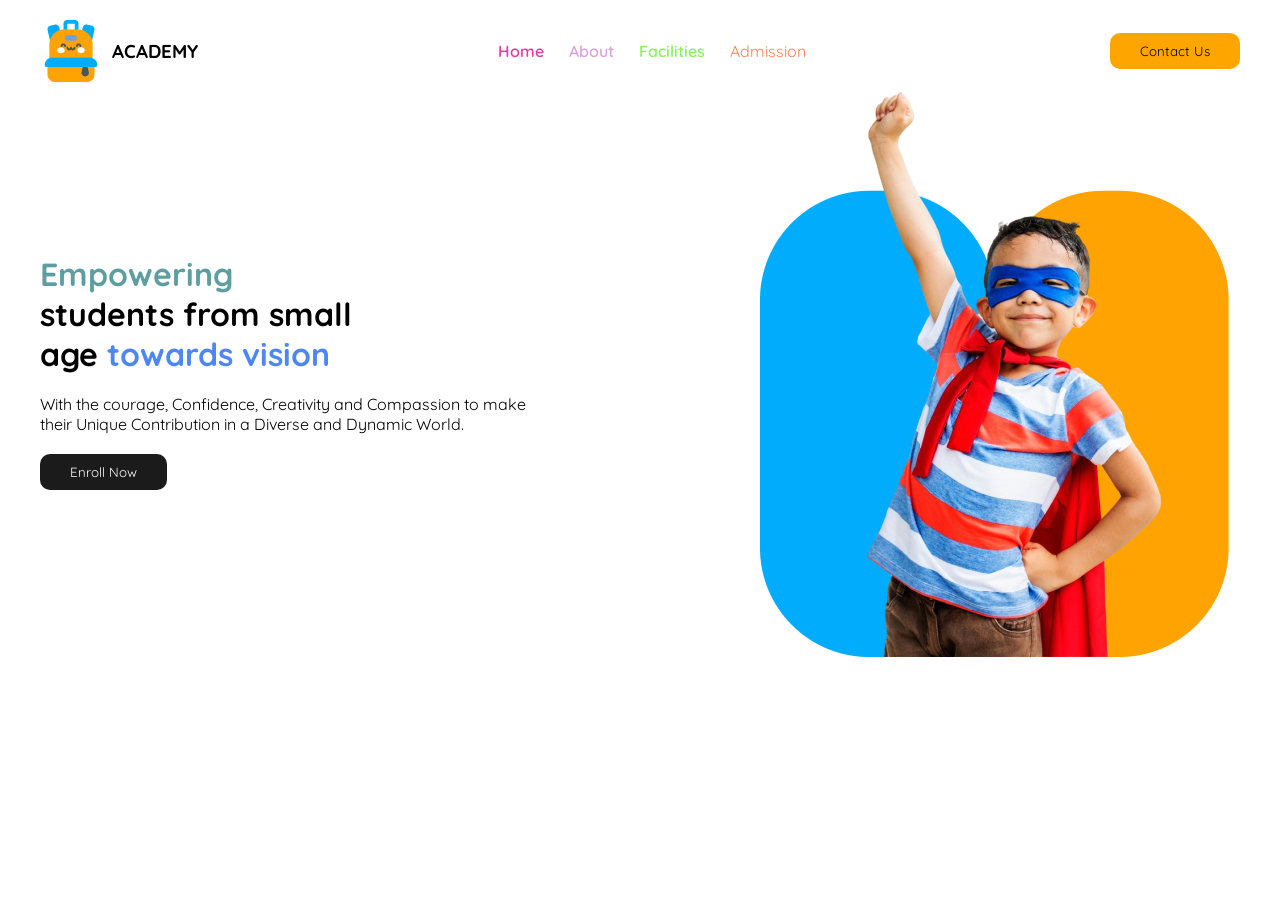
==== index.html @ 8cf1ec1c "kid school 10.5%" ====
<!DOCTYPE html>
<html lang="en">
<head>
    <meta charset="UTF-8">
    <meta name="viewport" content="width=device-width, initial-scale=1.0">
    <title>Kid's School</title>
    <link rel="stylesheet" href="style.css">
    <script type="module" src="https://unpkg.com/ionicons@7.1.0/dist/ionicons/ionicons.esm.js"></script>
    <script nomodule src="https://unpkg.com/ionicons@7.1.0/dist/ionicons/ionicons.js"></script>
</head>
<body>
    <div>
        <header class="header-area">

            <!-- Nav Section -->

            <nav class="navbar display-flex"  >
                <div class="nav-1 nav-left">
                    <img src="assets/logo.png" alt="">
                    <h3 class="">ACADEMY</h3>
                </div>

                <div class="nav nav-right">
                    <div class="menu-display-none">
                        <img width="50" height="50" src="https://img.icons8.com/ios/50/menu--v1.png" alt="menu--v1"/>
                    </div>
                    <div class="inner-flex display-flex">
                        <div class="nav-2">
                            <ul class="all-ul">
                                <li class="color1 text-decoration">Home</li>
                                <li class="color2 text-decoration">About</li>
                                <li class="color3 text-decoration">Facilities</li>
                                <li class="color4 text-decoration">Admission</li>
                            </ul>
                        </div>
                        <div class="nav-3"> 
                            <button class="button1">Contact Us</button>
                        </div>
                    </div>
                </div>
            </nav>
         <div class="hr-line-display-none"  id="hr-line-display-none"></div>

            <!-- Banner Section -->

            <div class="banner">
                <div class="banner-display-flex">
                       <div class="banner-heading">
                          <div class="width-h1">
                            <h1> <span class="empower">Empowering </span> <br> students from small<br>age <span  class="vision">towards vision</span></h1> <br>
                          </div>

                              <p>With the courage, Confidence, Creativity and Compassion to make their Unique Contribution in a Diverse and Dynamic World.</p><br>
                              <button class="button2">Enroll Now</button>
                       </div>
                       <div class="banner-img">
                              <img class="banner-img-size" src="assets/hero-kids.png" alt="">
                       </div>
                </div>
            </div>

        </header>

    </div>


    
</body>
</html>
---- style.css ----
@import url('https://fonts.googleapis.com/css2?family=Quicksand:wght@300..700&display=swap');

*{
    font-family: "Quicksand", serif;
    padding: 0;
    margin: 0;
}

/* Shared Style */

.menu-display-none, #hr-line-display-none{
    display: none;

}
.hr-line-display-none{
    margin-top: 10px;
    border: 1px solid rgb(238, 145, 145);
}


/* .menu-display-none{
    display: none;
} */

.display-none1{

}

.display-flex{
    display: flex;
    justify-content: space-between;
    align-items: center;
}

.text-decoration{
    text-decoration: none;

}

/* Header Area */

.header-area{
    /* max-width: 1200px; */
    /* margin: auto; */
    padding-top: 20px;
}
.navbar{
    margin: auto;
    max-width: 1200px;
    text-align: center;
    


}
.nav-1{
    

}

.nav-left{
    width: 25%;
    display: flex;
    gap: 10px;
    align-items: center;

}
.nav {

}

.nav-right{
    width: 70%;


}
.all-ul{
   
    list-style: none;
    display: flex;
    gap: 25px;
    justify-content: center;
    
}

.nav-2{
    width: 60%;
  
}

.nav-3{
    width: 40%;
    text-align: right;

}


.color1{
    color: rgb(235, 56, 160);
    font-weight: 600;


}

.color2{
    color: plum;
    font-weight: 600;

    
}

.color3{
    color: rgb(132, 245, 87);
    font-weight: 600;

    
}
.color4{
    color:coral;

    
}

.button1{
    padding: 10px 30px;
    background-color: orange;
    border-radius: 10px;
    border: none;

}
.button1:hover{
    background-color: aquamarine;
    transform: rotate(10deg);


}

/* Banner Section  */

.banner{
    margin: auto;
    max-width: 1200px;
    /* padding-top: 130px; */
}
.banner-display-flex{
    display: flex;
    justify-content: space-between;
    align-items: center;


} 
.banner-heading{
    /* max-width: 600px; */
    width: 43%;


}
.width-h1{
    /* max-width: 360px; */
}
.empower{
    color: cadetblue;

}
.vision{
    color: rgb(76, 135, 245);


}


.button2{
    padding: 10px 30px;
    background-color: rgb(27, 27, 27);
    color: white;
    border: none;
    border-radius: 10px;
}
.button2:hover{
    translate: 20px;

}

.banner-img{
    width: 40%;
    
    

}






@media screen and (max-width:576px) {

    .header-area{
        /* width: 100%; */

    }

    .navbar, .banner-heading, .banner-img{
        width: 90%;
        margin: auto;




    }
    .menu-display-none, #hr-line-display-none{
        display: block;
    }
    
    .nav-right{
        text-align: right;
    }


    .inner-flex{
        display: none;
    }


    .banner-display-flex{
        width: 100%;
        flex-direction: column-reverse;
        text-align: center;
        gap: 20px;

    }
    .width-h1{
        
    }
    .banner-heading{
       
    }


    .banner-img-size{
        margin: auto;
        width: 100%;

            
    }
}
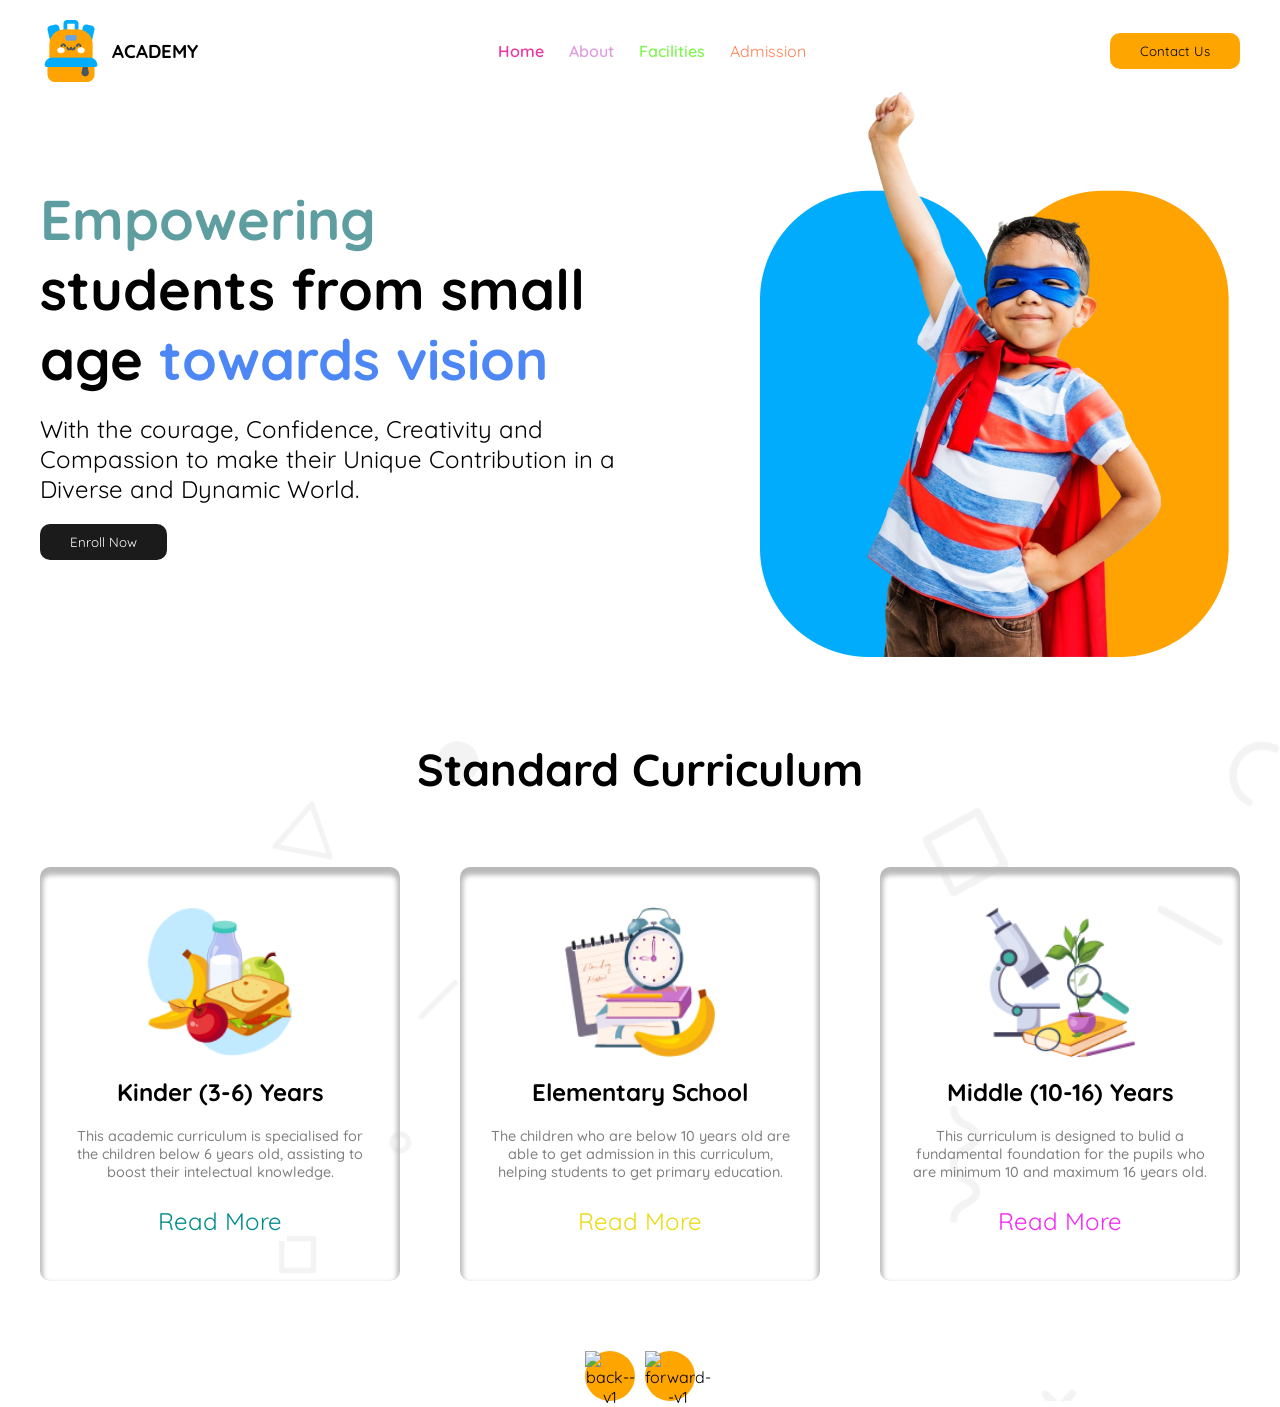
==== commit 7f5f30e6: "kid school" ====
--- a/index.html
+++ b/index.html
@@ -39,6 +39,8 @@
                     </div>
                 </div>
             </nav>
+            <!-- This tag is only intended for a hr line(border) right below the Navbar -->
+
          <div class="hr-line-display-none"  id="hr-line-display-none"></div>
 
             <!-- Banner Section -->
@@ -47,10 +49,10 @@
                 <div class="banner-display-flex">
                        <div class="banner-heading">
                           <div class="width-h1">
-                            <h1> <span class="empower">Empowering </span> <br> students from small<br>age <span  class="vision">towards vision</span></h1> <br>
+                            <h1 class="all-h1"> <span class="empower">Empowering </span> <br> students from small age <span  class="vision">towards vision</span></h1> <br>
                           </div>
 
-                              <p>With the courage, Confidence, Creativity and Compassion to make their Unique Contribution in a Diverse and Dynamic World.</p><br>
+                              <p  class="black">With the courage, Confidence, Creativity and Compassion to make their Unique Contribution in a Diverse and Dynamic World.</p><br>
                               <button class="button2">Enroll Now</button>
                        </div>
                        <div class="banner-img">
@@ -58,8 +60,73 @@
                        </div>
                 </div>
             </div>
+        </header>
 
-        </header>
+      <!-- Main Area styles. It's divided into two parts: Main Area 1 and Main Area 2. -->
+
+      <!-- Main Area 1 -->
+
+        <main class="main-area">
+            <div class="main-area-bg">
+                <div class="main-area1">
+                     <div class="mainA-heading-margin"> 
+                        <h2 class="all-h2">Standard Curriculum</h2>
+                     </div>
+
+
+                     <div class="display-flex">
+                        <div class="box">
+                          <div class="box-items">
+                               <img class="box-img-size" src="assets/kinder.png" alt="Kindergarden">
+                               <h4 class="all-h4">Kinder (3-6) Years</h4>
+                               <p class="black1"> This academic curriculum is specialised for the children below 6 years old, assisting to boost their intelectual knowledge.</p>
+                               <button class="read-more" id="read-more1">Read More</button>
+                          </div>
+
+                         </div>
+                    <div class="box">
+                          <div class="box-items">
+                               <img class="box-img-size" src="assets/elementary.png" alt="Elementary School">
+                               <h4 class="all-h4">Elementary School</h4>
+                               <p class="black1">The children who are below 10 years old are able to get admission in this curriculum, helping students to get primary education. </p>
+                              <button class="read-more" id="read-more2">Read More</button>
+                          </div>
+
+                    </div>
+                    <div class="box">
+                          <div class="box-items">
+                               <img class="box-img-size" src="assets/middle.png" alt="Middle Age">
+                               <h4 class="all-h4">Middle (10-16) Years</h4>
+                               <p class="black1">This curriculum is designed to bulid a fundamental foundation for the pupils who are minimum 10 and maximum 16 years old. </p>
+                               <button class="read-more" id="read-more3">Read More</button>
+                          </div>
+                    </div>
+                </div>
+               <div class="arrow-center arrow-display-none">
+                <div class="arrow-display-flex">
+                        <div class="circle">
+                           <img class="arrow-color"  width="50" height="50" src="https://img.icons8.com/ios/50/back--v1.png" alt="back--v1"/>
+                        </div>
+                        <div class="circle">
+                          <img class="arrow-color" width="50" height="50" src="https://img.icons8.com/ios/50/forward--v1.png" alt="forward--v1"/>
+                        </div>
+                </div>
+             </div>
+
+
+            </div>
+            </div>
+
+
+            <!-- Main Area 2 -->
+
+            <div class="main-area1">
+
+            </div>
+
+
+
+        </main>
 
     </div>
 
--- a/style.css
+++ b/style.css
@@ -7,6 +7,35 @@
 }
 
 /* Shared Style */
+.black{
+    font-size: 1.5em;
+    color: black;
+}
+.black1{
+    color: rgba(128, 128, 128, 1);
+    font-size: 0.9em;
+    font-weight: 500;
+
+
+}
+.all-h1{
+    font-size: 3.5em;
+    font-weight: bold;
+
+}
+
+.all-h2{
+    font-size: 2.8em;
+    font-weight: bold;
+    color: black;
+
+}
+.all-h4{
+    font-size: 1.5em;
+    font-weight: bold;
+
+
+}
 
 .menu-display-none, #hr-line-display-none{
     display: none;
@@ -150,12 +179,12 @@
 } 
 .banner-heading{
     /* max-width: 600px; */
-    width: 43%;
+    width: 50%;
 
 
 }
 .width-h1{
-    /* max-width: 360px; */
+    max-width: 577px;
 }
 .empower{
     color: cadetblue;
@@ -182,10 +211,107 @@
 
 .banner-img{
     width: 40%;
-    
-    
-
-}
+}
+
+/* Main Area styles. It's divided into two parts: Main Area 1 and Main Area 2 */
+
+
+/* Main Area 1  */
+
+.main-area-bg{
+    background-image: url(assets/bg.png);
+    background-repeat: no-repeat;
+    background-size: cover;
+
+}
+.arrow-display-flex{
+    max-width: 150px;
+    display: flex;
+    gap: 10px;
+
+}
+.arrow-center{
+    display: flex;
+    justify-content: center;
+    margin-top: 70px;
+}
+.circle{
+    width: 50px;
+    height: 50px;
+    background-color: orange;
+    border-radius: 40px;
+
+
+}
+
+.main-area{
+    margin-top: 80px;
+}
+
+.main-area1{
+    text-align: center;
+    /* margin-top: 70px; */
+    max-width: 1200px;
+    margin: auto;
+    text-align: center;
+
+}
+.mainA-heading-margin{
+    margin-bottom: 70px;
+    
+}
+
+.box{
+    width: 30%;
+    /* border: 1px solid blue; */
+    border-radius: 10px;
+    box-shadow: inset 0px 5px 5px 3px rgb(185, 185, 185);
+
+
+}
+.box-img-size{
+   width: 150px;
+   height: 150px;
+
+}
+.box-items{
+    text-align: center;
+    display: flex;
+    flex-direction: column;
+    align-items: center;
+    gap: 20px;
+    padding: 40px 30px;
+
+}
+.read-more{
+    padding: 5px;
+    border: none;
+    background-color: #ffffff;
+    font-size: 1.5em;
+
+
+}
+#read-more1{
+    color: darkcyan;
+
+}
+
+#read-more2{
+    color: rgb(233, 218, 17);
+    
+}
+#read-more3{
+    color: rgb(243, 41, 243);
+    
+}
+
+
+
+
+
+
+
+/* Main Area 2  */
 
 
 
@@ -194,6 +320,15 @@
 
 @media screen and (max-width:576px) {
 
+
+    /* For Margin */
+    .mainA-heading-margin{
+        margin-bottom: 30px;
+
+    }
+    .main-area{
+        margin-top: 50px;
+    }
     .header-area{
         /* width: 100%; */
 
@@ -209,6 +344,10 @@
     }
     .menu-display-none, #hr-line-display-none{
         display: block;
+        width: 100%;
+    }
+    .arrow-display-none{
+        display: none;
     }
     
     .nav-right{
@@ -228,6 +367,27 @@
         gap: 20px;
 
     }
+    .all-h1{
+        font-size: 2em;
+        font-weight: bold;
+    
+    }
+    .all-h2{
+        font-size: 1.8em;
+  
+    
+    }
+    .all-h4{
+        font-size: 1.1em;
+    }
+
+    .black{
+        font-size: 0.9em;
+        color: black;
+    }
+    /* .black1{
+        font-size: 0.7em;
+    } */
     .width-h1{
         
     }
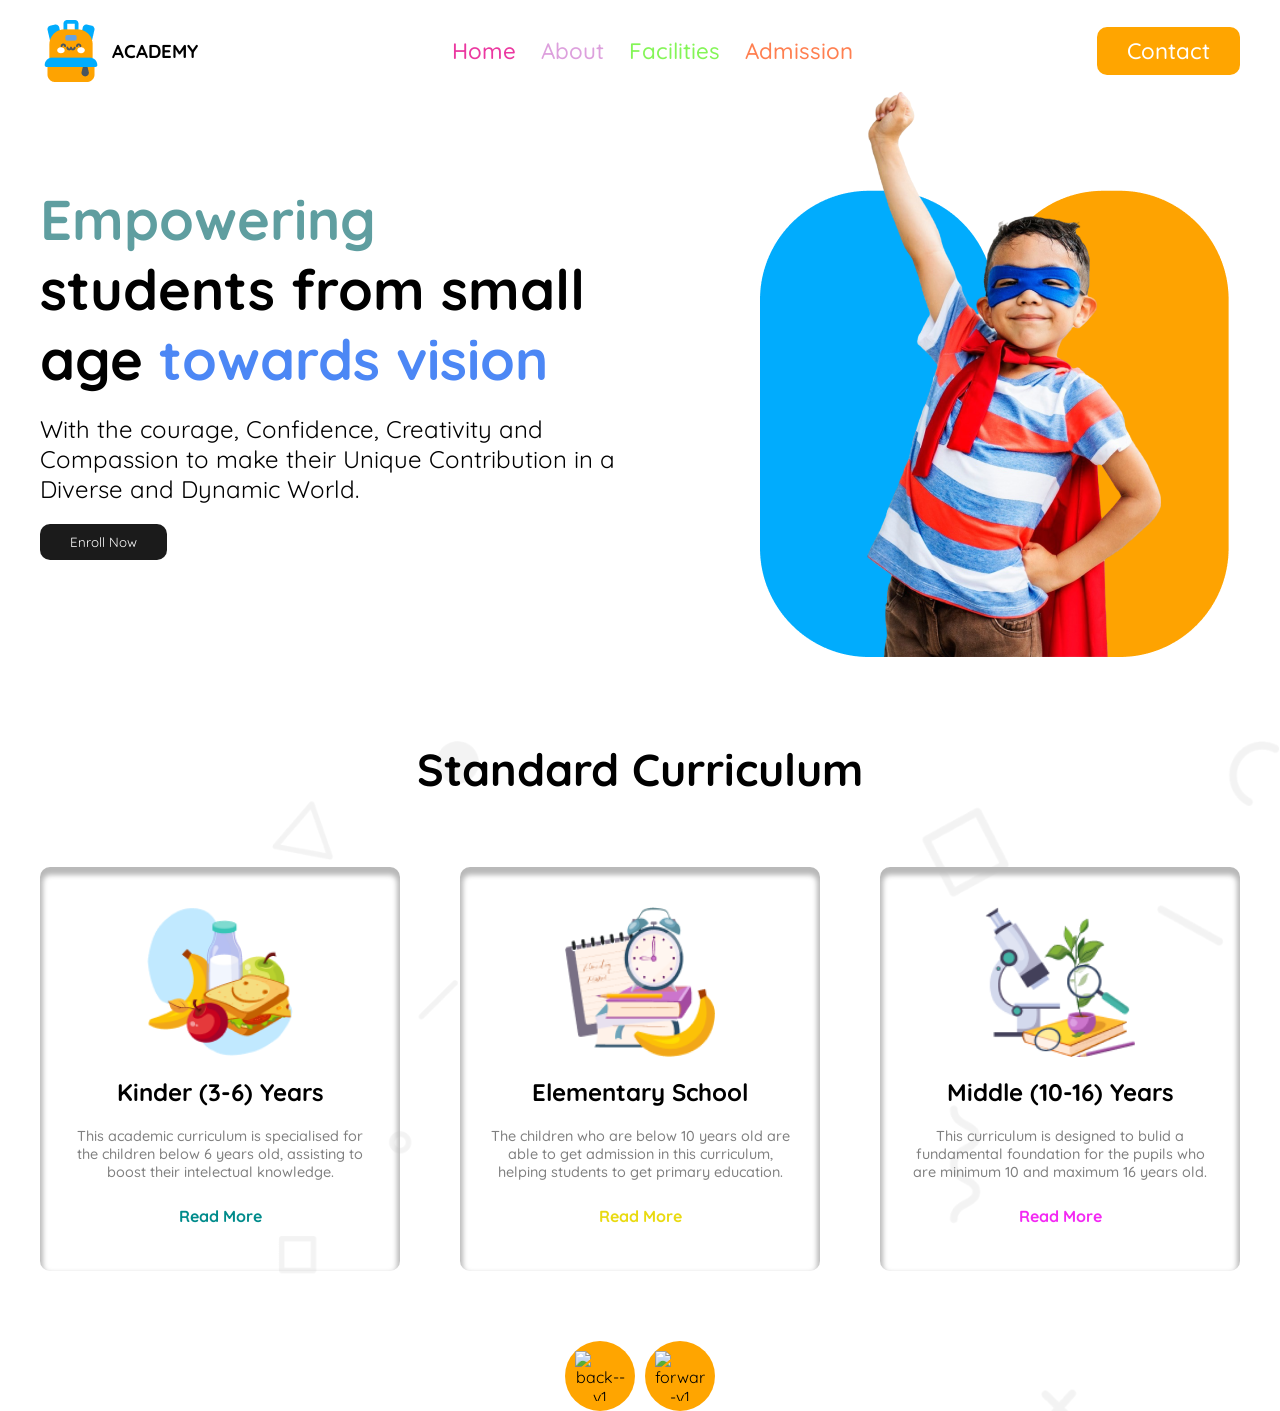
==== commit 6f0d4bf5: "git school 40%" ====
--- a/index.html
+++ b/index.html
@@ -34,7 +34,7 @@
                             </ul>
                         </div>
                         <div class="nav-3"> 
-                            <button class="button1">Contact Us</button>
+                            <button class="button1">Contact</button>
                         </div>
                     </div>
                 </div>
@@ -74,7 +74,7 @@
                      </div>
 
 
-                     <div class="display-flex">
+                     <div class="display-flex box-id ">
                         <div class="box">
                           <div class="box-items">
                                <img class="box-img-size" src="assets/kinder.png" alt="Kindergarden">
@@ -98,7 +98,7 @@
                                <img class="box-img-size" src="assets/middle.png" alt="Middle Age">
                                <h4 class="all-h4">Middle (10-16) Years</h4>
                                <p class="black1">This curriculum is designed to bulid a fundamental foundation for the pupils who are minimum 10 and maximum 16 years old. </p>
-                               <button class="read-more" id="read-more3">Read More</button>
+                               <button class="read-more" id="read-more3"><p>Read More</p></button>
                           </div>
                     </div>
                 </div>
@@ -120,7 +120,8 @@
 
             <!-- Main Area 2 -->
 
-            <div class="main-area1">
+            <div class="main-area-bg">
+                
 
             </div>
 
--- a/style.css
+++ b/style.css
@@ -125,26 +125,33 @@
 
 .color1{
     color: rgb(235, 56, 160);
-    font-weight: 600;
+    font-weight: 500;
+    font-size: 1.4em;
 
 
 }
 
 .color2{
     color: plum;
-    font-weight: 600;
+    font-weight: 500;
+    font-size: 1.4em;
+
 
     
 }
 
 .color3{
     color: rgb(132, 245, 87);
-    font-weight: 600;
+    font-weight: 500;
+    font-size: 1.4em;
+
 
     
 }
 .color4{
     color:coral;
+    font-weight: 500;
+    font-size: 1.4em;
 
     
 }
@@ -154,6 +161,9 @@
     background-color: orange;
     border-radius: 10px;
     border: none;
+    font-size: 1.4em;
+    font-weight: 500;
+    color: #ffffff;
 
 }
 .button1:hover{
@@ -236,10 +246,13 @@
     margin-top: 70px;
 }
 .circle{
-    width: 50px;
-    height: 50px;
+    display: flex;
+    align-items: center;
+    justify-content: center;
+    width: 70px;
+    height: 70px;
     background-color: orange;
-    border-radius: 40px;
+    border-radius: 50px;
 
 
 }
@@ -269,6 +282,9 @@
 
 
 }
+.box-id{
+
+}
 .box-img-size{
    width: 150px;
    height: 150px;
@@ -287,7 +303,8 @@
     padding: 5px;
     border: none;
     background-color: #ffffff;
-    font-size: 1.5em;
+    font-size: 1em;
+    font-weight: 700;
 
 
 }
@@ -385,6 +402,9 @@
         font-size: 0.9em;
         color: black;
     }
+    .read-more{
+        font-size: 0.8em;
+    }
     /* .black1{
         font-size: 0.7em;
     } */
@@ -394,12 +414,19 @@
     .banner-heading{
        
     }
-
-
     .banner-img-size{
         margin: auto;
         width: 100%;
 
             
     }
+    .box-id{
+        flex-direction: column;
+        gap: 15px;
+    }
+    .box{
+        width: 90%;
+        margin: auto;
+       
+    }
 }
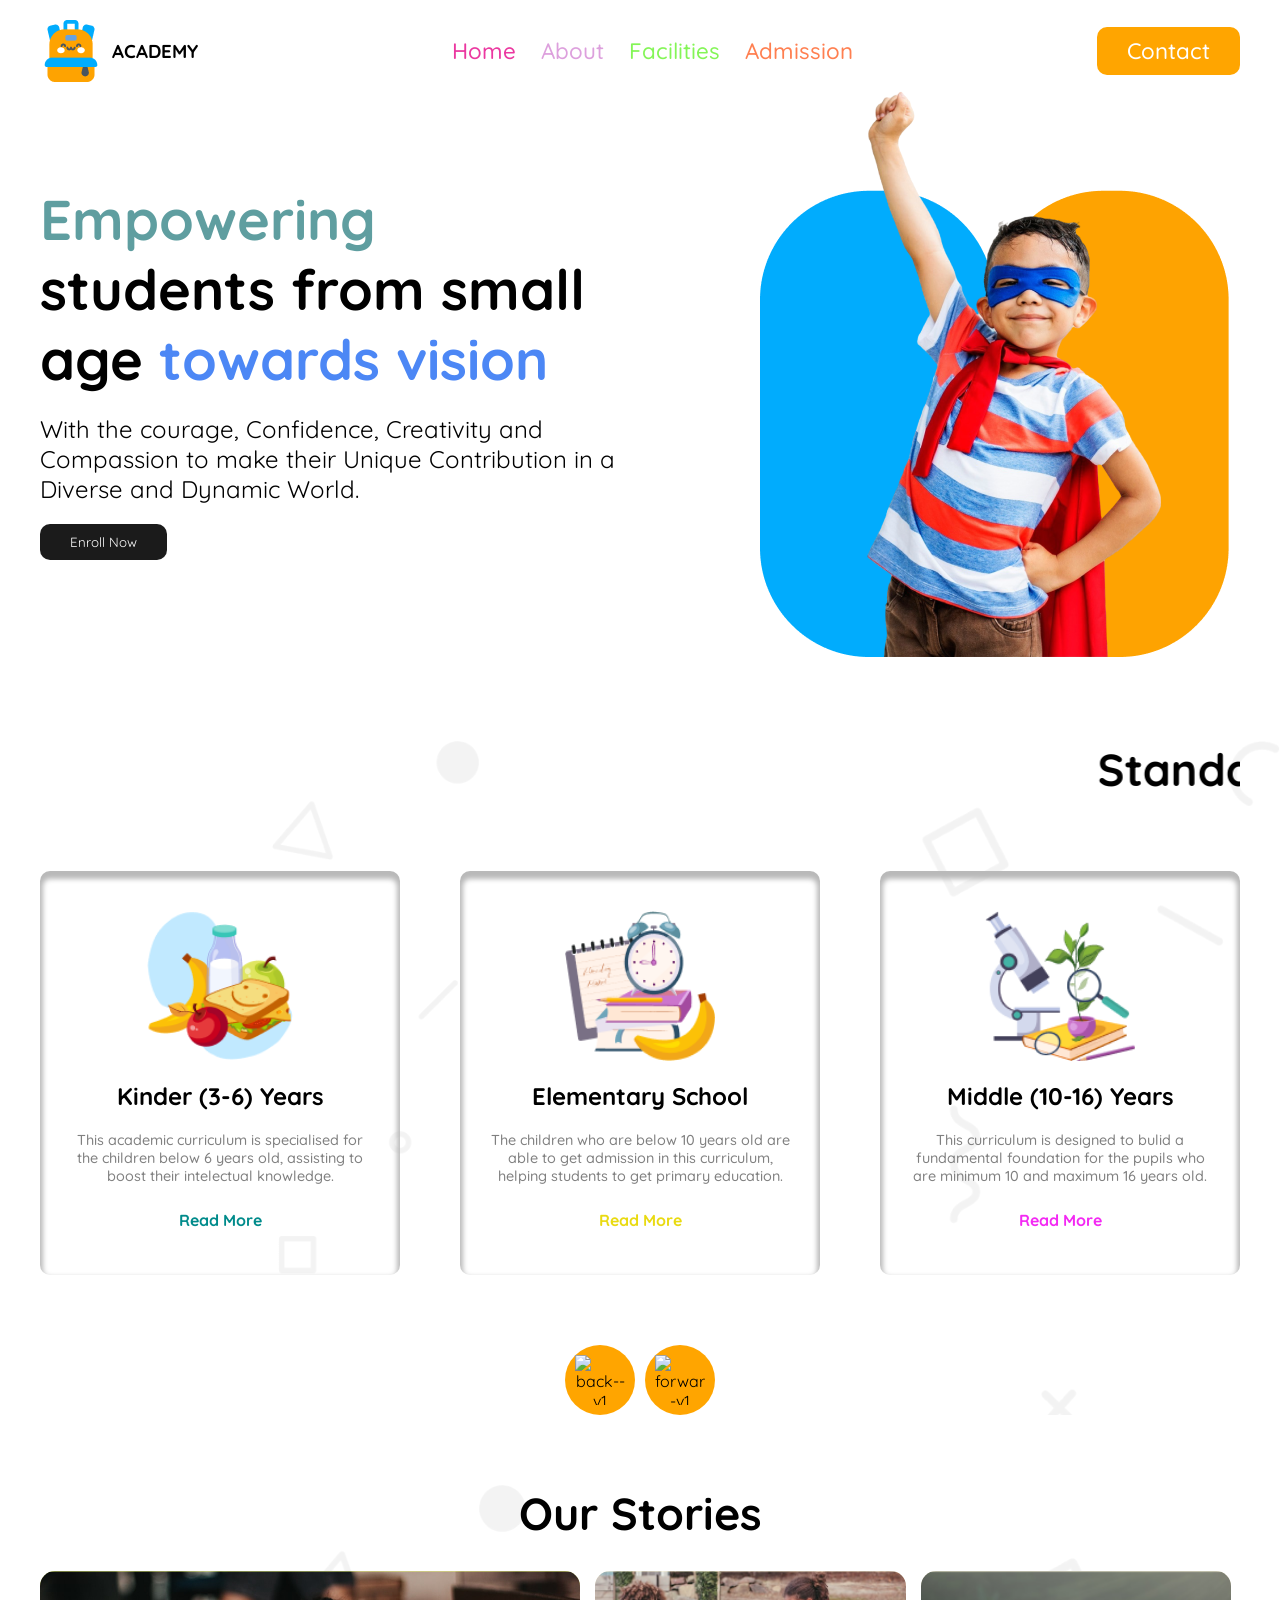
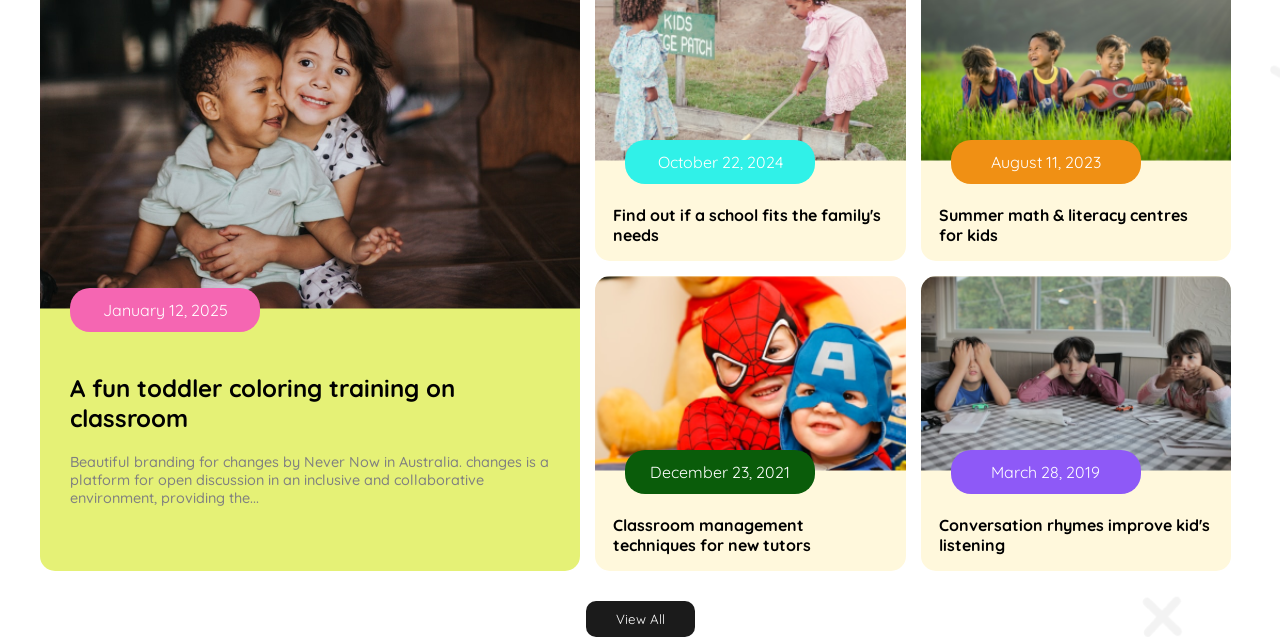
==== commit 38602958: "kid school 50%" ====
--- a/index.html
+++ b/index.html
@@ -70,7 +70,7 @@
             <div class="main-area-bg">
                 <div class="main-area1">
                      <div class="mainA-heading-margin"> 
-                        <h2 class="all-h2">Standard Curriculum</h2>
+                        <marquee behavior="" direction=""><h2 id="inline" class="all-h2">Standard Curriculum</h2></marquee>
                      </div>
 
 
@@ -121,8 +121,87 @@
             <!-- Main Area 2 -->
 
             <div class="main-area-bg">
+
+                <div class="story-area-width">
+                    
+                <div class="story-heading"><h2 class="all-h2">Our Stories</h2></div>
+
+                <div class="box-container">
+                    <div class="box-part-1">
+                       
+                            <div class="date-images">
+                                <img class="img-radius" src="assets/story-1.png" alt="">
+                                 <div class="date-btn" id="date-btn0">January 12, 2025</div>
+                            </div>
+                            <div class="contents">
+                                <h4 class="all-h4">A fun toddler coloring training on
+                                    classroom</h4>
+                                    <p class="black1"> Beautiful branding for changes by Never Now in Australia.
+                                        changes is a platform for open discussion in an inclusive and
+                                        collaborative environment, providing the...
+                                    </p>
+                            </div>
+                        
+
+
+                    </div>
+
+                    <div class="box-part-2">
+                        <div class="story-box">
+                          <div class="date-images">
+                            <img class="img-radius" src="assets/story-2.png" alt="">
+                            <div class="date-btn" id="date-btn1">October 22, 2024</div>
+                          </div>
+                          <div class="content">
+                            <h5 class="all-h5">Find out if a school fits the
+                                family's needs</h5>
+                          </div>
+                          
+                         </div>
+                        <div class="story-box">
+                          <div class="date-images"> 
+                            <img class="img-radius" src="assets/story-3.png" alt="">
+                            <div class="date-btn" id="date-btn2">August 11, 2023</div>
+                          </div> 
+                          <div class="content"> 
+                            <h5 class="all-h5">Summer math & literacy
+                                centres for kids</h5>    
+                          </div>                 
+                        </div>
+                        <div class="story-box">
+                          <div class="date-images">  
+                            <img class="img-radius" src="assets/story-4.png" alt="">
+                            <div class="date-btn" id="date-btn3">December 23, 2021</div>
+                          </div>  
+                          <div class="content">
+                            <h5 class="all-h5">Classroom management
+                                techniques for new tutors</h5>
+                          </div>
+                        </div>
+                        <div class="story-box">
+                          <div class="date-images"> 
+                            <img class="img-radius" src="assets/story-5.png" alt="">
+                            <div class="date-btn" id="date-btn4">March 28, 2019</div>
+                          </div> 
+                          <div class="content">
+                            <h5 class="all-h5">Conversation rhymes
+                                improve kid's listening</h5>
+                          </div>      
+                        </div>
+                    </div>
+
+                </div>
+
+                <div>
+                  <button class="button2">View All</button>
+                </div>
+
+
+
+
+            
                 
-
+            </div>
             </div>
 
 
--- a/style.css
+++ b/style.css
@@ -33,6 +33,12 @@
 .all-h4{
     font-size: 1.5em;
     font-weight: bold;
+
+
+}
+.all-h5{
+    font-size: 1em;
+    font-weight: 700;
 
 
 }
@@ -330,6 +336,147 @@
 
 /* Main Area 2  */
 
+.main-area-bg{
+    margin-top: 70px;
+    background-image: url(assets/bg.png);
+    background-repeat: no-repeat;
+    background-size: cover;
+
+}
+ 
+.story-area-width{
+    max-width: 1200px;
+    margin: auto;
+    display: flex;
+    flex-direction: column;
+    gap: 30px;
+    justify-content: center;
+    align-items: center;
+
+
+}
+
+.story-heading{
+    
+
+}
+.box-container{
+    display: flex;
+    height: 600px;
+    gap: 15px;
+    
+    
+
+}
+.box-part-1{
+    width: 45%;
+    background-color: rgb(229, 241, 118);
+    border-radius: 15px;
+    display: flex;
+    flex-direction: column;
+    align-items: center;
+    gap: 30px;
+   
+
+
+}
+.box-part-2{
+    width: 53%;
+    display: grid;
+    grid-template-columns: repeat(2, 1fr);
+    gap: 15px;
+
+}
+
+
+.story-box{
+    background-color: cornsilk;
+    border-radius: 15px;
+    /* text-align: center; */
+    display: flex;
+    flex-direction: column;
+    gap: 40px;
+
+
+}
+#storybox1{
+
+    
+}
+#storybox2{
+    
+}
+.img-radius{
+    /* position: relative; */
+    border-top-left-radius: 15px;
+    border-top-right-radius: 15px;
+    width: 100%;
+
+
+}
+
+.date-btn{
+    position: absolute;
+    text-align: center;
+    padding: 12px 20px;
+    border-radius: 20px;
+    color: white;
+    width: 150px;
+    margin-top: -25px;
+    margin-left: 30px;
+    
+    
+
+
+}
+.contents{
+    padding: 30px;
+    display: flex;
+    flex-direction: column;
+    gap: 20px;
+    
+
+}
+.content{
+    padding: 0px 18px;
+
+}
+
+
+#date-btn0{
+    background-color: rgb(245, 102, 178);
+
+
+}
+#date-btn1{
+    background-color: rgb(48, 241, 232);
+
+
+}
+#date-btn2{
+    background-color: rgb(240, 144, 20);
+
+
+}
+#date-btn3{
+    background-color: rgb(10, 92, 10);
+
+
+}
+#date-btn4{
+    background-color: rgb(142, 89, 247);
+
+
+}
+/* .for-padding{
+    padding: 0px 30px;
+    display: flex;
+    flex-direction: column;
+    gap: 40px;
+} */
+
+
+
 
 
 
@@ -429,4 +576,51 @@
         margin: auto;
        
     }
-}+
+    /* Main Area 2 */
+
+    .story-area-width{
+        width: 90%;
+        height: 400px;
+        margin: auto;
+    }
+
+    .story-heading{
+       
+    
+
+    }
+
+    
+ 
+    .box-container{
+        flex-direction: column;
+    }
+    .box-part-1{
+        display: none;
+    }
+    .box-part-2{
+        width: 90%;
+        margin: auto;
+    }
+    .date-btn{
+        max-width: 80px;
+        max-height: 15px;
+        font-size: 9px;
+        padding: 6px 2px;
+        margin-top: -16px;
+
+    }
+    .content{
+        padding: 13px;
+   
+    
+    }
+    .story-box{
+        gap: 10px;
+    }
+    .all-h5{
+        font-size: 0.6em;
+    }
+ 
+}    
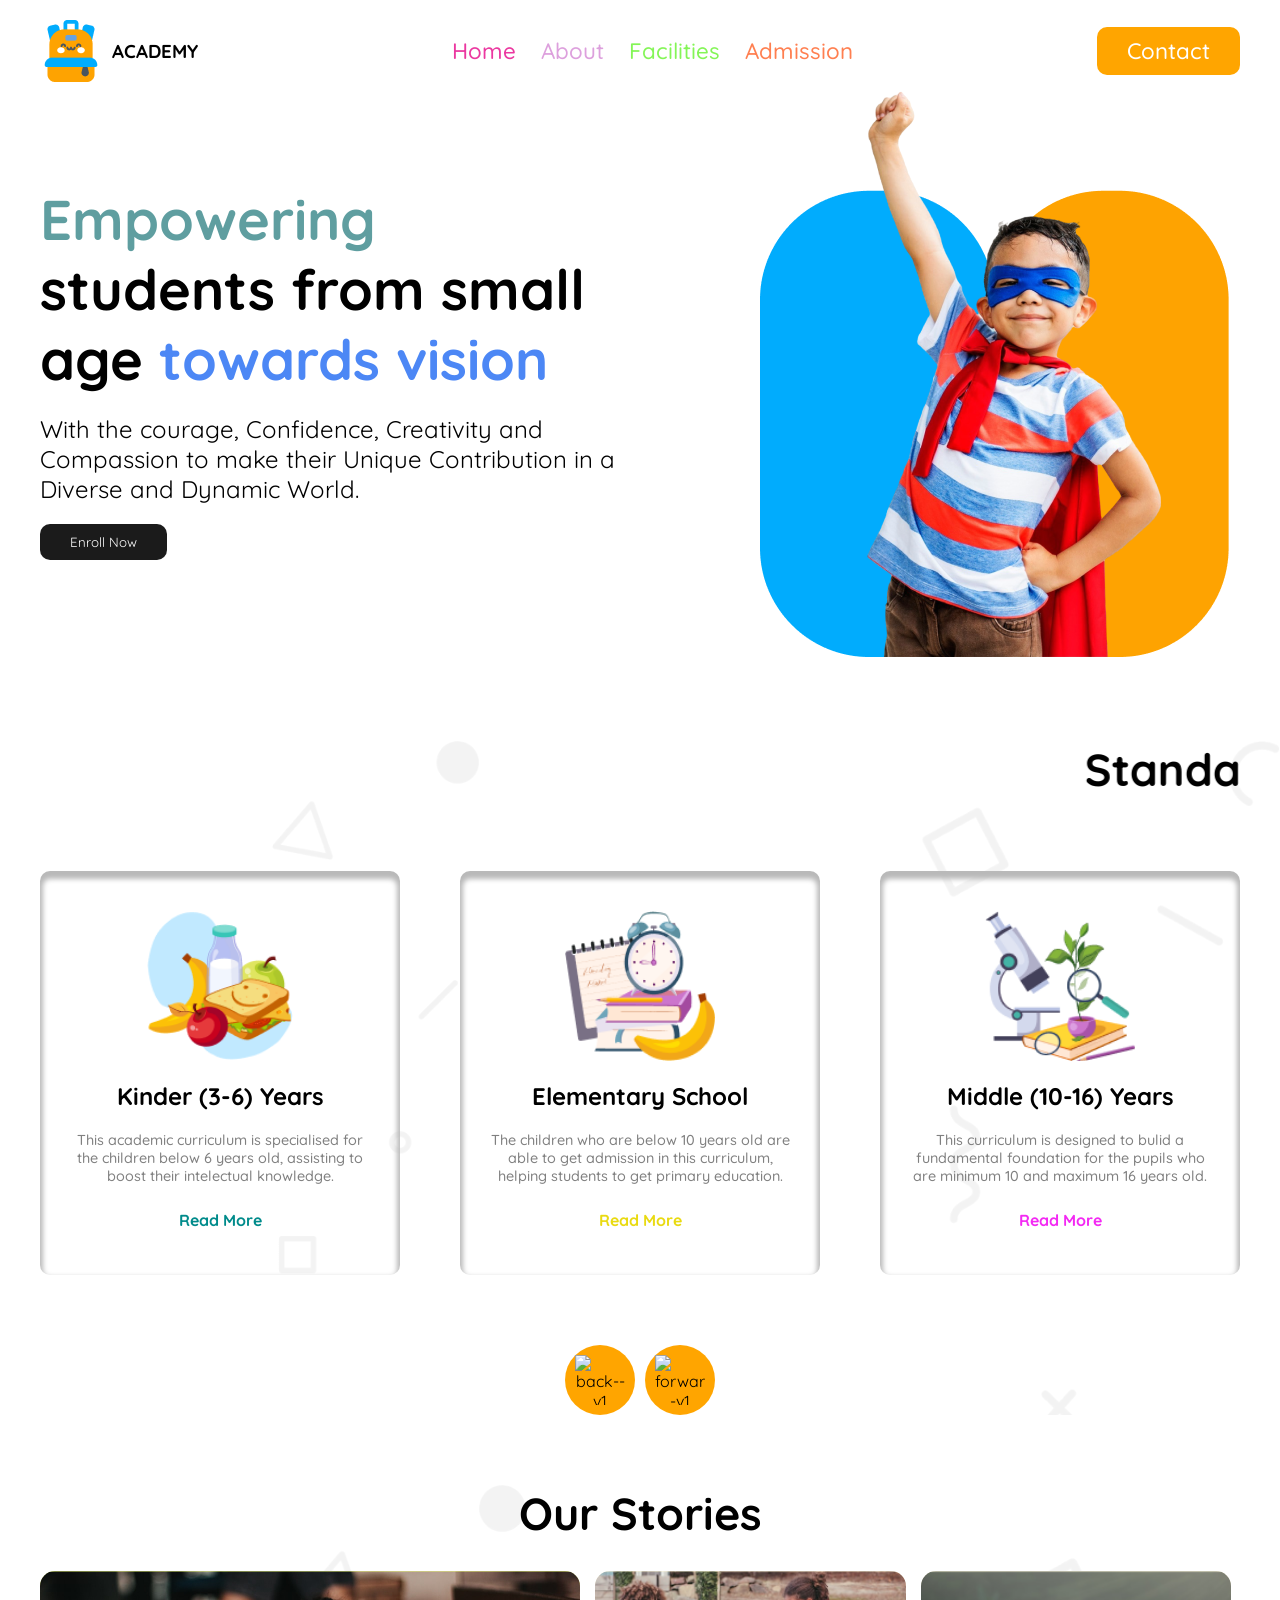
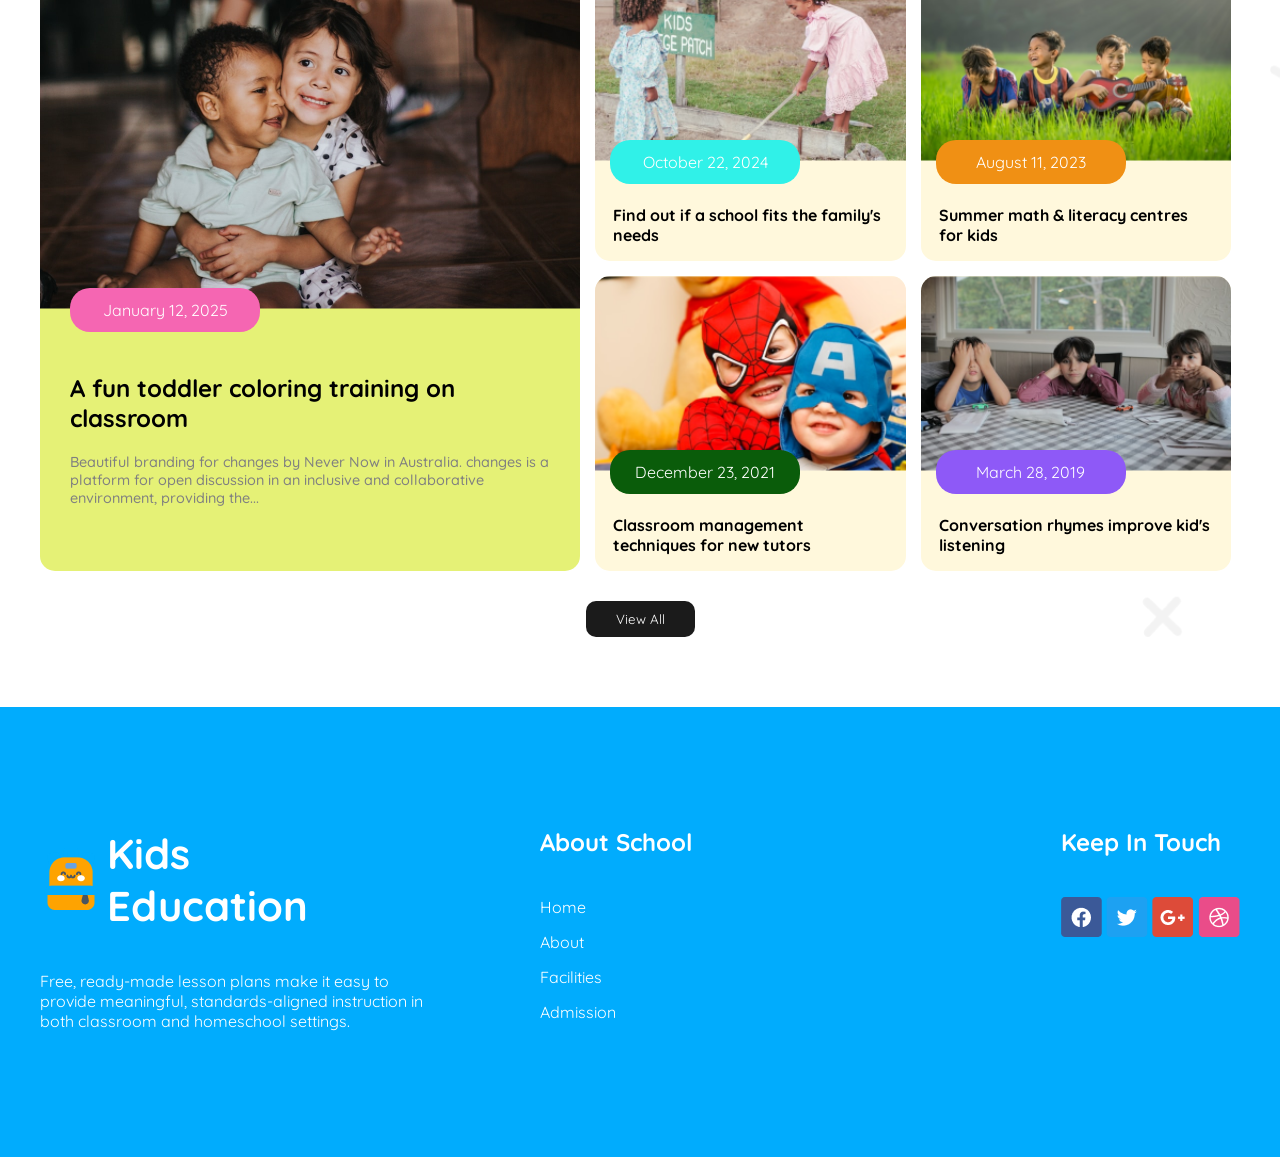
==== commit 60e6803a: "kid school 70%" ====
--- a/index.html
+++ b/index.html
@@ -195,18 +195,52 @@
                 <div>
                   <button class="button2">View All</button>
                 </div>
-
-
-
-
-            
                 
             </div>
             </div>
-
-
-
         </main>
+
+
+        <footer class="footer">
+          <div class="footer-area-width footer-display-flex">
+                <div class="footer1">
+                  <div class="logo-kids-flex"> 
+                    <img src="assets/logo.png" alt="">
+                    <h2 class="footer-h2">Kids <br>Education</h2>
+                  </div>
+                  <p>Free, ready-made lesson plans make it easy to provide meaningful, standards-aligned instruction in both classroom and homeschool settings.</p>
+
+                </div>
+                <div class="footer2">
+                  <div class="footer2-items">
+                    <h4 class="footer-h4">About School</h4>
+                  
+                    <ul class="footer-ul">
+                      <li>Home</li>
+                      <li>About</li>
+                      <li>Facilities</li>
+                      <li>Admission</li>
+                    </ul>
+                  </div>
+
+                </div>
+
+                <div class="footer3">
+                  <div class="footer3-items">
+                    <h4 class="footer-h4">Keep In Touch</h4>
+                    <div>
+                      <img src="assets/fb.png" alt="fb">
+                      <img src="assets/twitter.png" alt="x">
+                      <img src="assets/google+.png" alt="google">
+                      <img src="assets/dribble.png" alt="drible">
+                    </div>
+                  </div>
+
+
+                </div>
+          </div>
+
+        </footer>
 
     </div>
 
--- a/style.css
+++ b/style.css
@@ -447,33 +447,114 @@
     background-color: rgb(245, 102, 178);
 
 
+
 }
 #date-btn1{
     background-color: rgb(48, 241, 232);
+    margin-left: 15px;
 
 
 }
 #date-btn2{
     background-color: rgb(240, 144, 20);
+    margin-left: 15px;
 
 
 }
 #date-btn3{
     background-color: rgb(10, 92, 10);
+    margin-left: 15px;
 
 
 }
 #date-btn4{
     background-color: rgb(142, 89, 247);
-
-
-}
-/* .for-padding{
-    padding: 0px 30px;
+    margin-left: 15px;
+
+
+}
+
+
+/* Footer Area Styles */
+
+.footer{
+    margin-top: 70px;
+    background-color: rgba(1, 172, 253, 1);
+    color: #ffffff;
+    height: 450px;
+    display: flex;
+    align-items: center;
+    
+}
+.footer-h2{
+    font-size: 2.6em;
+    font-weight: 700;
+}
+.footer-h4{
+    font-size: 1.5em;
+    font-weight: 700;
+
+}
+
+
+.footer-area-width{
+    max-width: 1200px;
+    margin: auto;
+
+}
+.footer-display-flex{
+    display: flex;
+    
+}
+
+.footer1, .footer2, .footer3{
+    flex: 1;
+
+}
+
+.footer1{
     display: flex;
     flex-direction: column;
     gap: 40px;
-} */
+}
+.footer2{
+    display: flex;
+    justify-content: center;
+}
+
+.footer3{
+    display: flex;
+    justify-content: right;
+    
+}
+
+.logo-kids-flex{
+    display: flex;
+    gap: 5px;
+    align-items: center;
+}
+.footer-ul{
+    list-style: none;
+    
+    
+}
+.footer-ul> li{
+    margin-bottom: 15px;
+}
+
+.footer2-items{
+    width: 200px;
+    text-align: left;
+    display: flex;
+    flex-direction: column;
+    gap: 40px;
+}
+.footer3-items{
+    display: flex;
+    flex-direction: column;
+    gap: 40px;
+}
+
 
 
 
@@ -580,7 +661,7 @@
     /* Main Area 2 */
 
     .story-area-width{
-        width: 90%;
+       width: 90%;
         height: 400px;
         margin: auto;
     }
@@ -600,7 +681,7 @@
         display: none;
     }
     .box-part-2{
-        width: 90%;
+        width: 100%;
         margin: auto;
     }
     .date-btn{
@@ -622,5 +703,35 @@
     .all-h5{
         font-size: 0.6em;
     }
+
+
+    /* Footer Area */
+
+    .footer{
+        height: 700px;
+    }
+    .footer-area-width{
+        width: 90%;
+
+        margin: auto;
+
+    }
+    .footer-display-flex{
+        flex-direction: column;
+        gap: 40px;
+        
+        
+    }
+    .footer1{
+        max-width: 400px;
+
+    }
+    .footer1, .footer2, .footer3{
+        justify-content: flex-start;
+    }
+
+    .footer1, .footer2-items, .footer3-items{
+        gap: 15px;
+    }
  
 }    
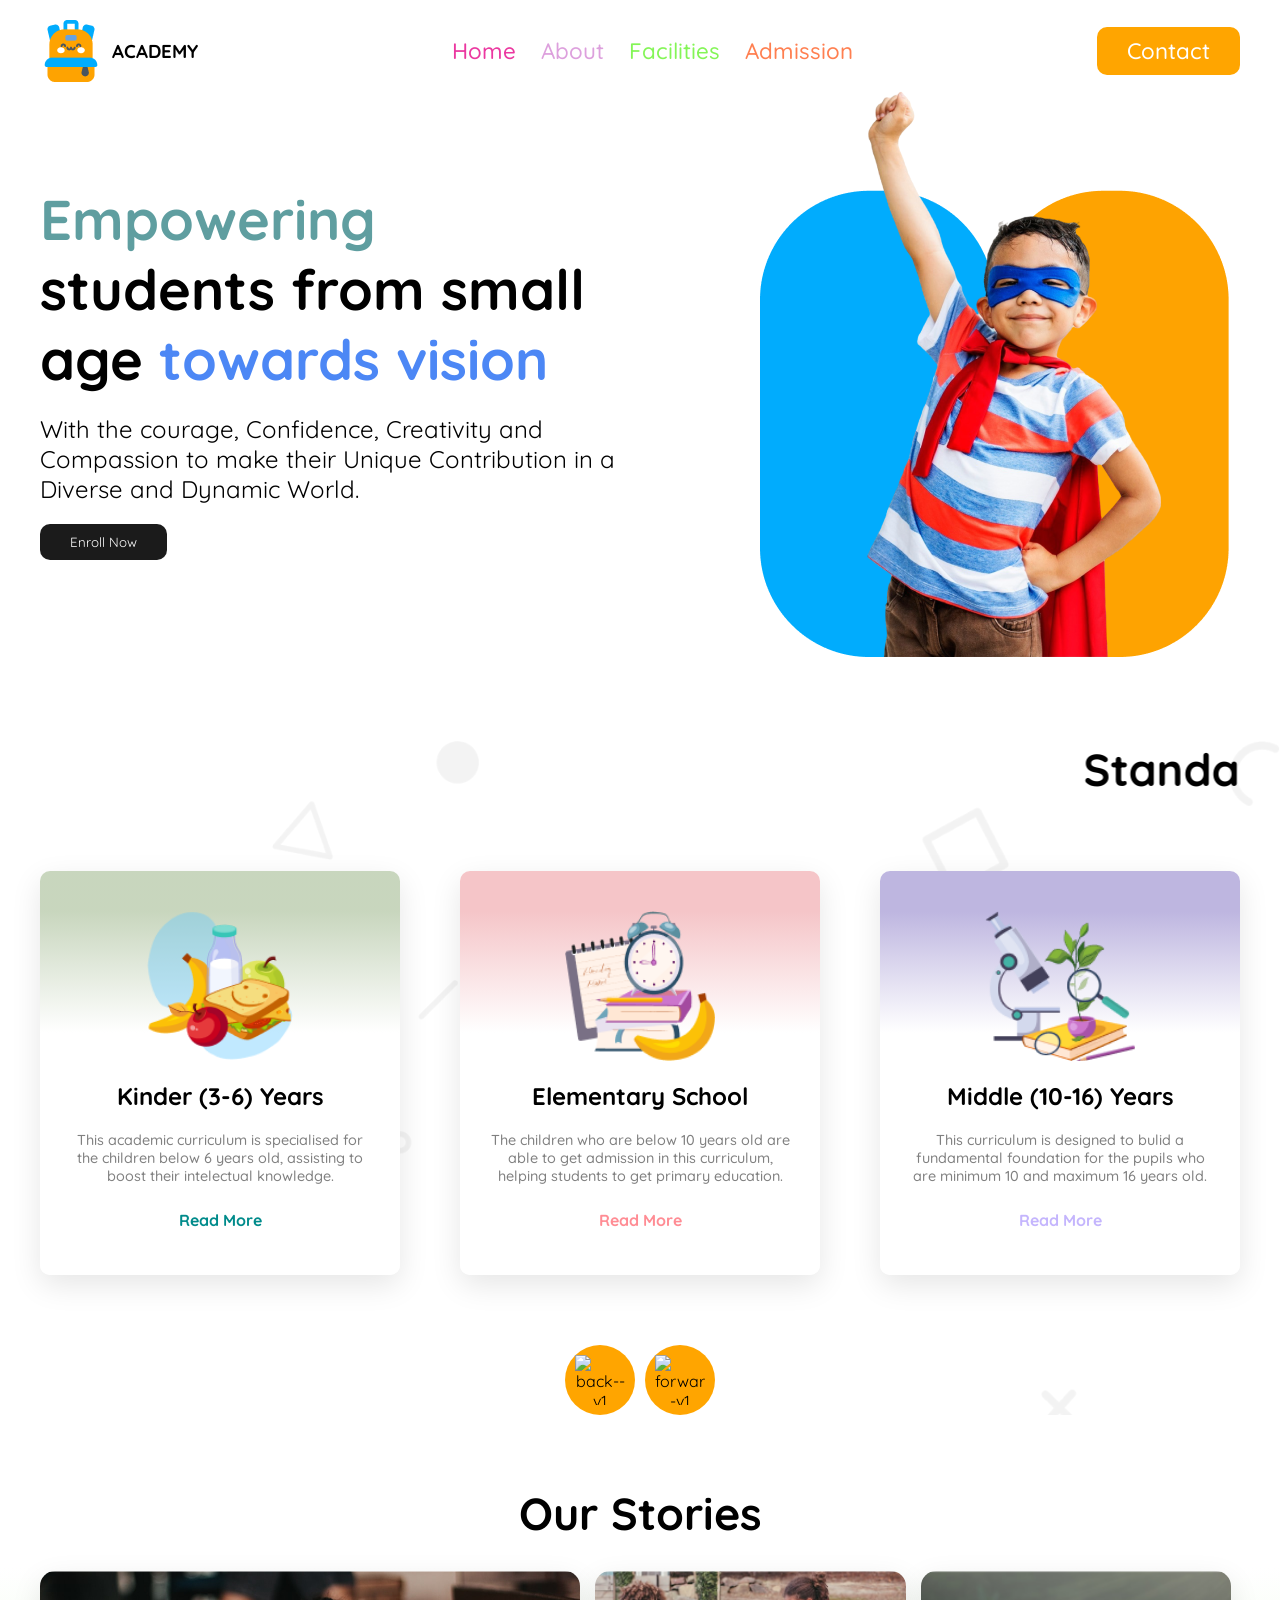
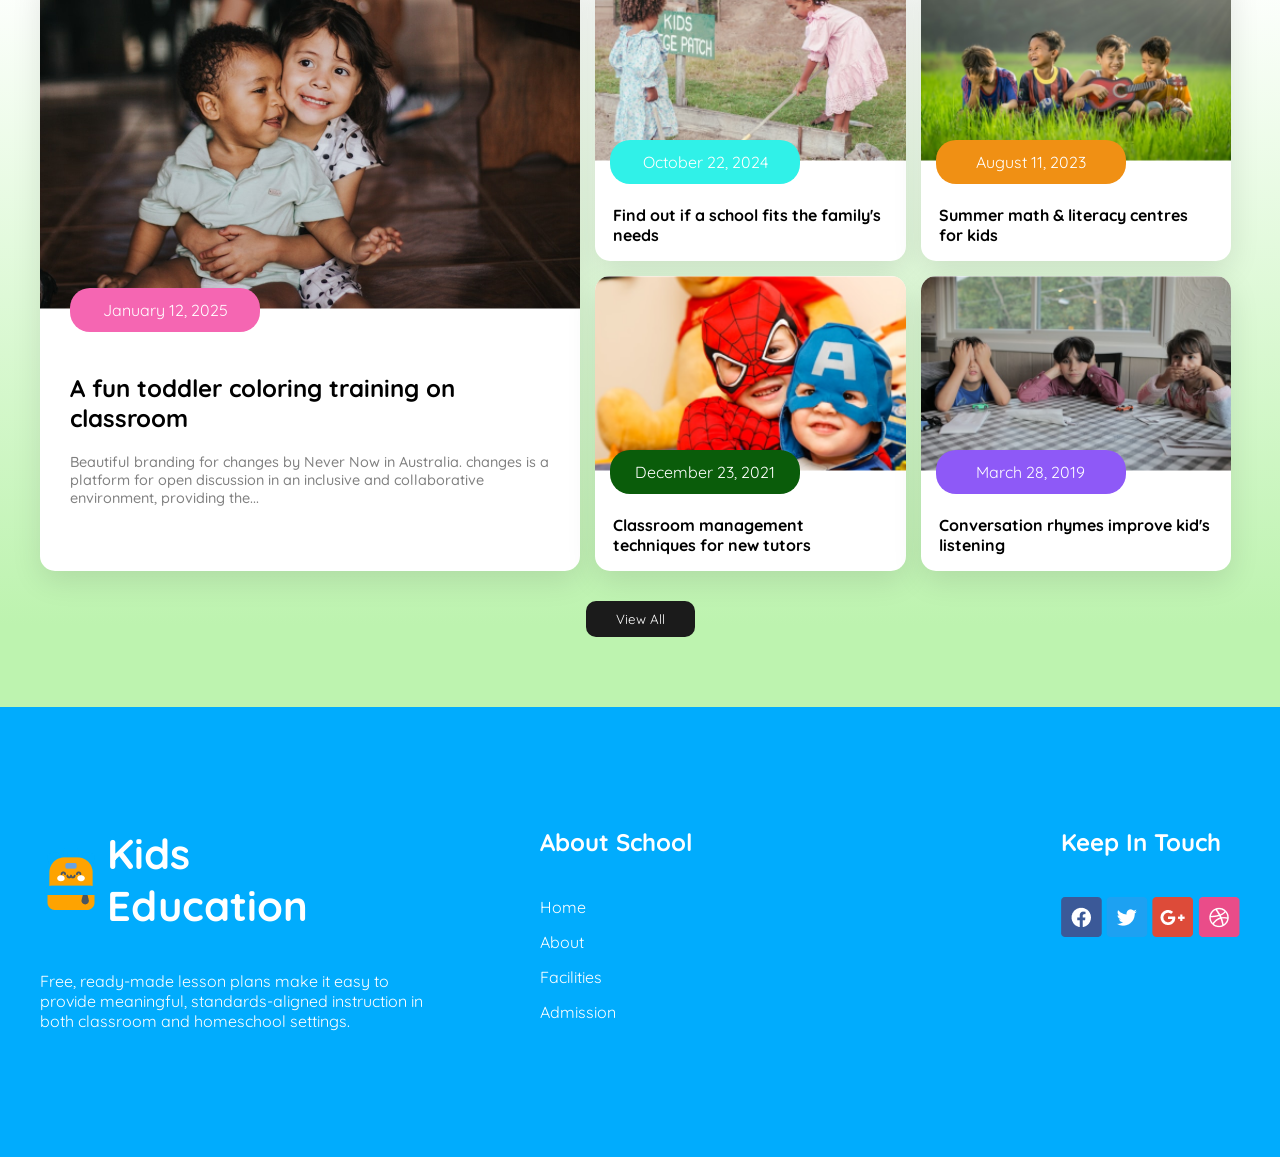
==== commit d8ac9907: "kid's school 99%" ====
--- a/index.html
+++ b/index.html
@@ -75,7 +75,7 @@
 
 
                      <div class="display-flex box-id ">
-                        <div class="box">
+                        <div class="box" id="box1">
                           <div class="box-items">
                                <img class="box-img-size" src="assets/kinder.png" alt="Kindergarden">
                                <h4 class="all-h4">Kinder (3-6) Years</h4>
@@ -84,7 +84,7 @@
                           </div>
 
                          </div>
-                    <div class="box">
+                    <div class="box" id="box2">
                           <div class="box-items">
                                <img class="box-img-size" src="assets/elementary.png" alt="Elementary School">
                                <h4 class="all-h4">Elementary School</h4>
@@ -93,7 +93,7 @@
                           </div>
 
                     </div>
-                    <div class="box">
+                    <div class="box" id="box3">
                           <div class="box-items">
                                <img class="box-img-size" src="assets/middle.png" alt="Middle Age">
                                <h4 class="all-h4">Middle (10-16) Years</h4>
@@ -121,6 +121,7 @@
             <!-- Main Area 2 -->
 
             <div class="main-area-bg">
+              <div class="color-bg">
 
                 <div class="story-area-width">
                     
@@ -193,12 +194,15 @@
                 </div>
 
                 <div>
-                  <button class="button2">View All</button>
+                  <button class="button2" id="view-all">View All</button>
                 </div>
                 
             </div>
             </div>
+            </div>
         </main>
+
+        <!-- Footer Area -->
 
 
         <footer class="footer">
--- a/style.css
+++ b/style.css
@@ -284,8 +284,23 @@
     width: 30%;
     /* border: 1px solid blue; */
     border-radius: 10px;
-    box-shadow: inset 0px 5px 5px 3px rgb(185, 185, 185);
-
+    box-shadow: 0px 10px 30px rgba(0, 0, 0, 0.1);
+    /* background: radial-gradient(circle, rgba(186, 104, 200, 0.3), rgba(128, 90, 213, 0.1)); */
+  
+
+}
+#box1{
+    background-image: linear-gradient(to bottom, rgba(73, 119, 38, 0.3) 10%, #ffffff 40%);
+
+}
+#box2{
+    background-image: linear-gradient(to bottom, #f5c5c8 10%, #ffffff 40%);
+
+
+}
+#box3{
+    background: linear-gradient(to bottom, #beb6e0 10%, #ffffff 40%);
+    
 
 }
 .box-id{
@@ -320,11 +335,11 @@
 }
 
 #read-more2{
-    color: rgb(233, 218, 17);
+    color: #FF8C94;
     
 }
 #read-more3{
-    color: rgb(243, 41, 243);
+    color: #C4B5FD;
     
 }
 
@@ -337,11 +352,17 @@
 /* Main Area 2  */
 
 .main-area-bg{
+    
     margin-top: 70px;
-    background-image: url(assets/bg.png);
+    background: url(assets/bg.png);
     background-repeat: no-repeat;
     background-size: cover;
 
+
+}
+.color-bg{
+    background: linear-gradient(to top, #bdf3af 10%, #ffffff 90%), url(assets/bg.png);
+    
 }
  
 .story-area-width{
@@ -369,13 +390,14 @@
 
 }
 .box-part-1{
+    background-color: white;
     width: 45%;
-    background-color: rgb(229, 241, 118);
     border-radius: 15px;
     display: flex;
     flex-direction: column;
     align-items: center;
     gap: 30px;
+    box-shadow: 0px 10px 30px rgba(0, 0, 0, 0.1);
    
 
 
@@ -385,17 +407,19 @@
     display: grid;
     grid-template-columns: repeat(2, 1fr);
     gap: 15px;
+    
 
 }
 
 
 .story-box{
-    background-color: cornsilk;
+    background-color: white;
     border-radius: 15px;
     /* text-align: center; */
     display: flex;
     flex-direction: column;
     gap: 40px;
+    box-shadow: 0px 10px 30px rgba(0, 0, 0, 0.1);
 
 
 }
@@ -473,12 +497,15 @@
 
 
 }
+#view-all{
+    margin-bottom: 70px;
+}
 
 
 /* Footer Area Styles */
 
 .footer{
-    margin-top: 70px;
+    /* margin-top: 70px; */
     background-color: rgba(1, 172, 253, 1);
     color: #ffffff;
     height: 450px;
@@ -667,13 +694,10 @@
     }
 
     .story-heading{
-       
-    
-
-    }
-
-    
- 
+        margin-top: 30px;
+
+    }
+
     .box-container{
         flex-direction: column;
     }
@@ -708,6 +732,7 @@
     /* Footer Area */
 
     .footer{
+        margin-top: 110px;
         height: 700px;
     }
     .footer-area-width{
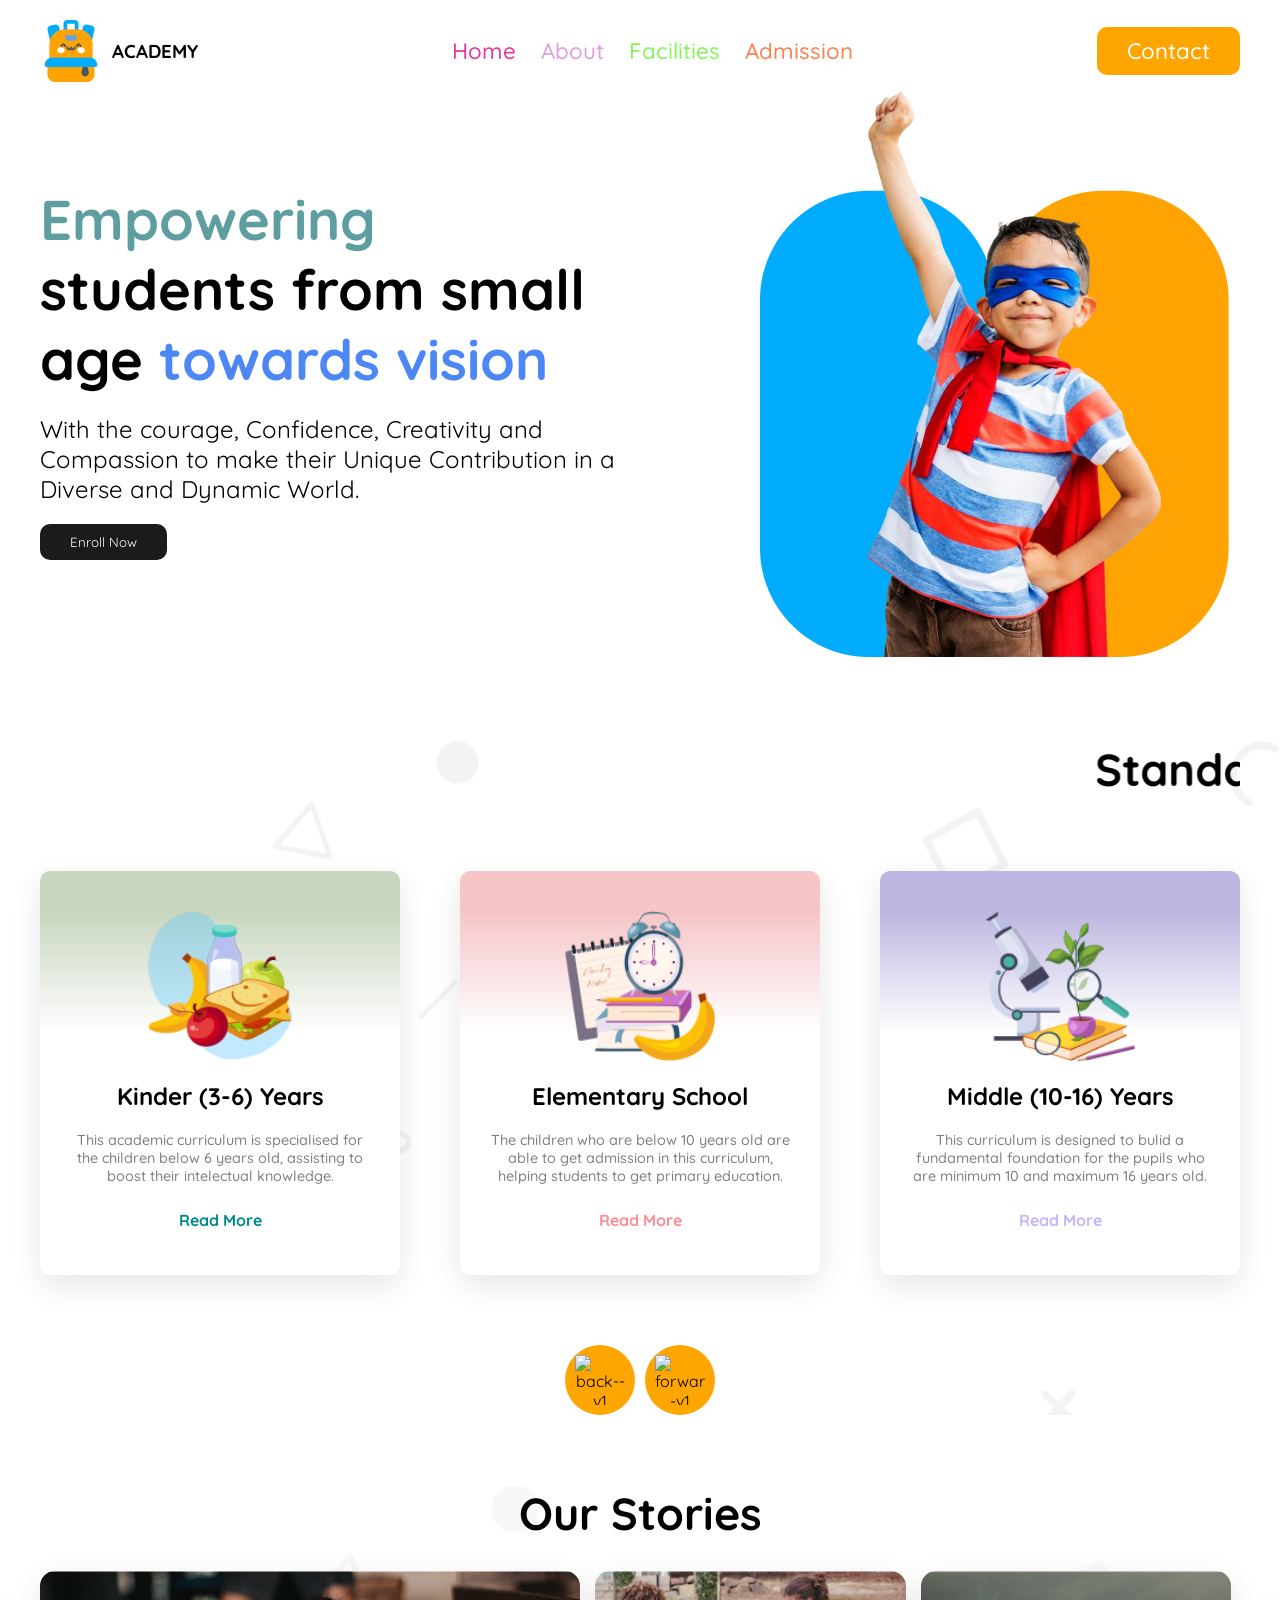
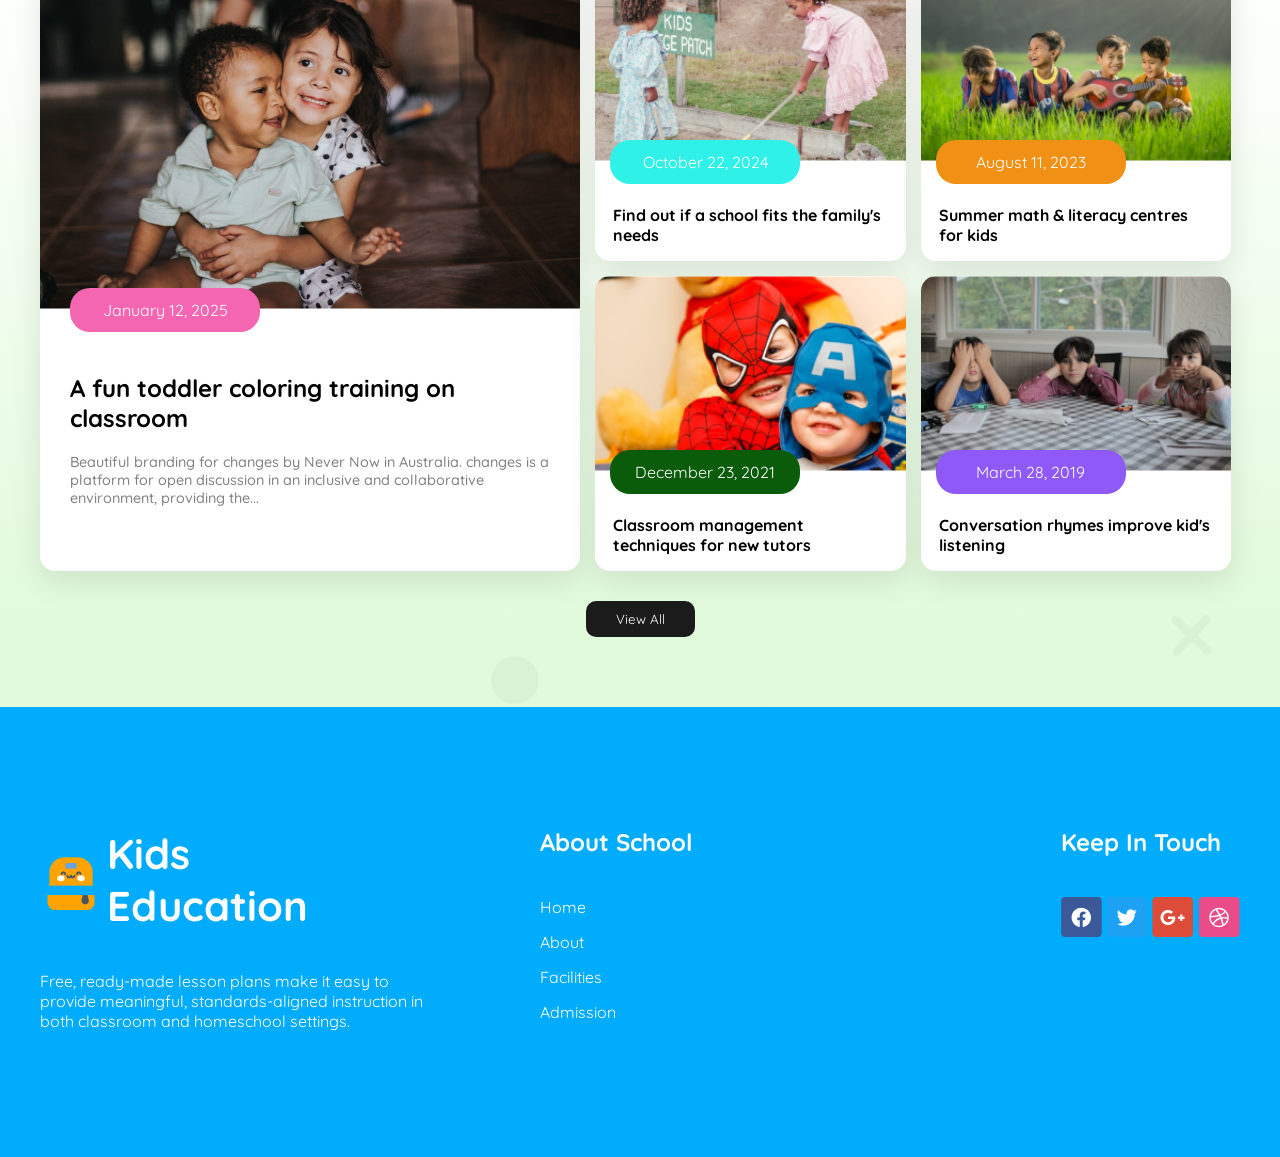
==== commit 5d9799b2: "Children's Academy 100%" ====
--- a/index.html
+++ b/index.html
@@ -120,8 +120,8 @@
 
             <!-- Main Area 2 -->
 
-            <div class="main-area-bg">
-              <div class="color-bg">
+            <div class="main-area-bg color-bg">
+              <!-- <div class="color-bg"> -->
 
                 <div class="story-area-width">
                     
@@ -198,7 +198,7 @@
                 </div>
                 
             </div>
-            </div>
+            <!-- </div> -->
             </div>
         </main>
 
--- a/style.css
+++ b/style.css
@@ -361,7 +361,8 @@
 
 }
 .color-bg{
-    background: linear-gradient(to top, #bdf3af 10%, #ffffff 90%), url(assets/bg.png);
+    background: linear-gradient(to top, #a7f19557 10%, #ffffff73 90%), url(assets/bg.png);
+
     
 }
  
@@ -687,14 +688,19 @@
 
     /* Main Area 2 */
 
+
     .story-area-width{
        width: 90%;
         height: 400px;
         margin: auto;
     }
+    .color-bg{
+        padding-bottom: 150px;
+
+    }
 
     .story-heading{
-        margin-top: 30px;
+        margin-top: 120px;
 
     }
 
@@ -732,12 +738,11 @@
     /* Footer Area */
 
     .footer{
-        margin-top: 110px;
+        /* margin-top: 110px; */
         height: 700px;
     }
     .footer-area-width{
         width: 90%;
-
         margin: auto;
 
     }
@@ -745,7 +750,6 @@
         flex-direction: column;
         gap: 40px;
         
-        
     }
     .footer1{
         max-width: 400px;
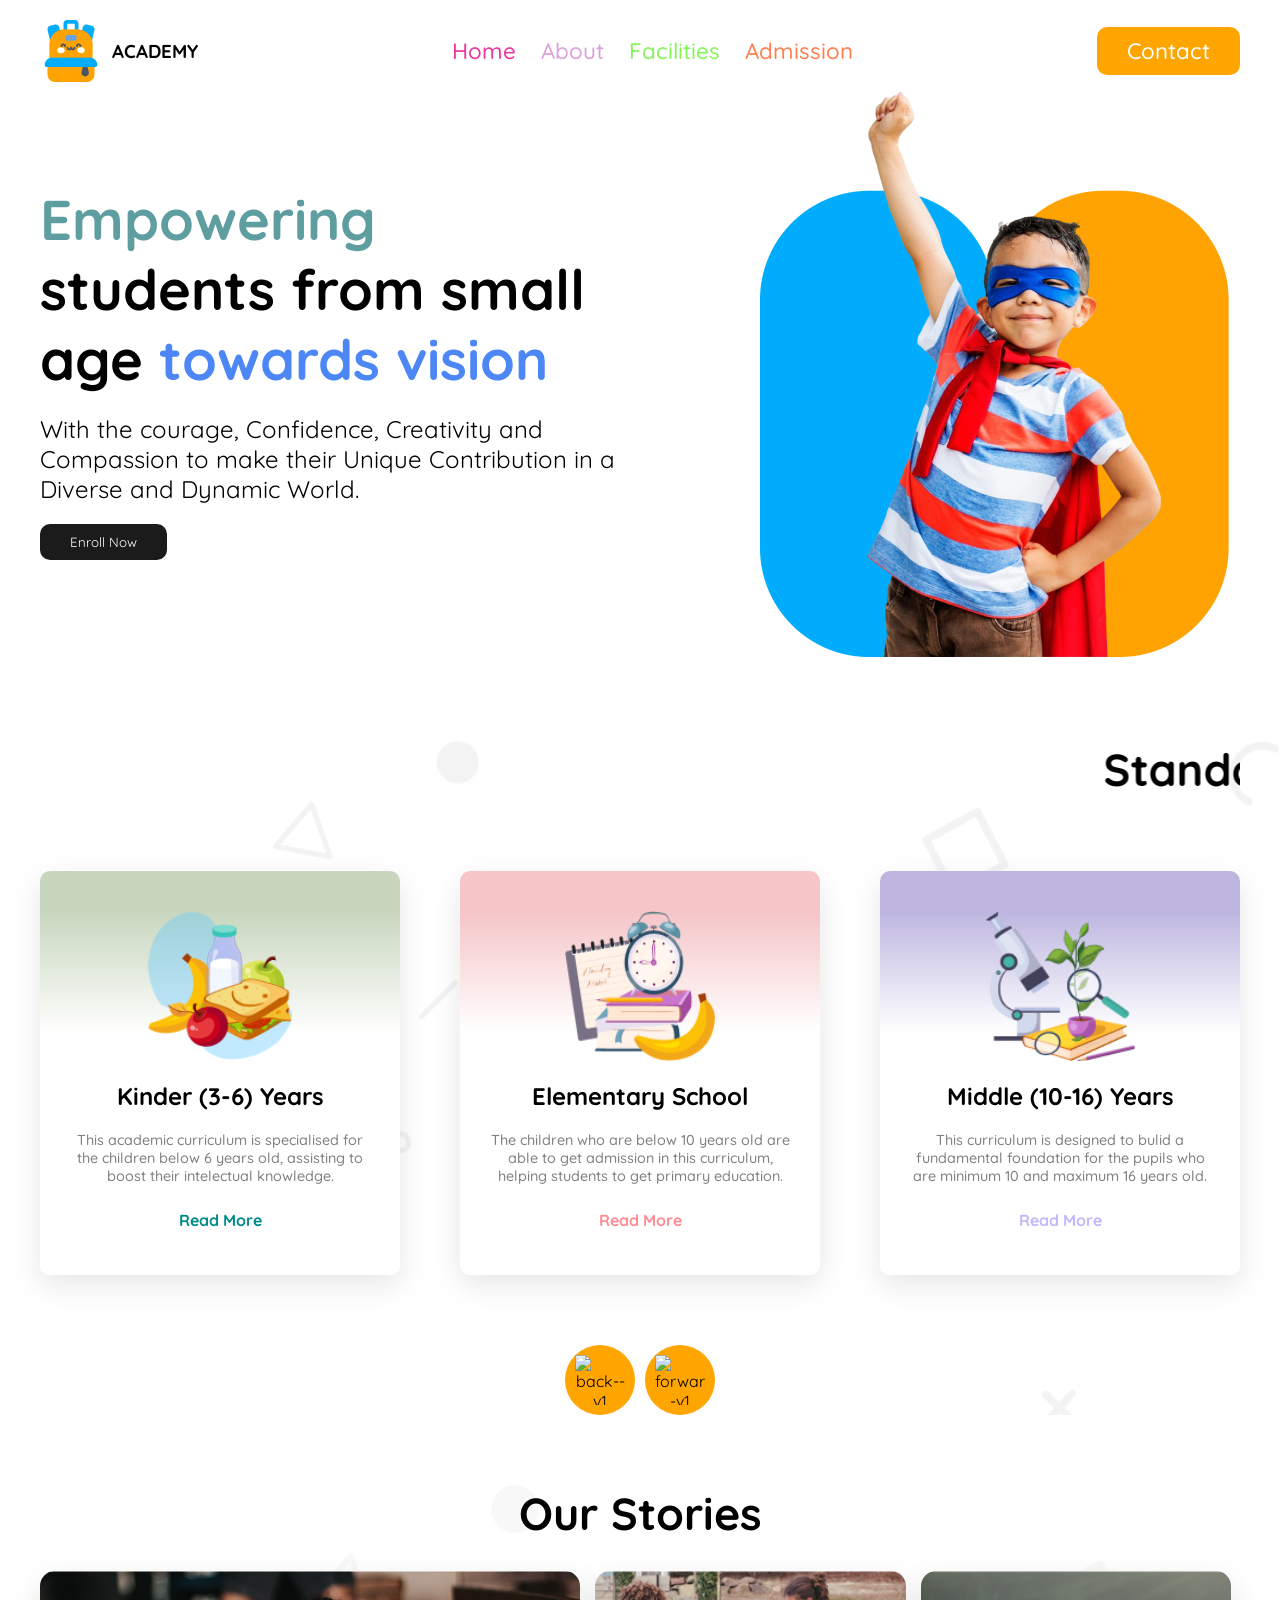
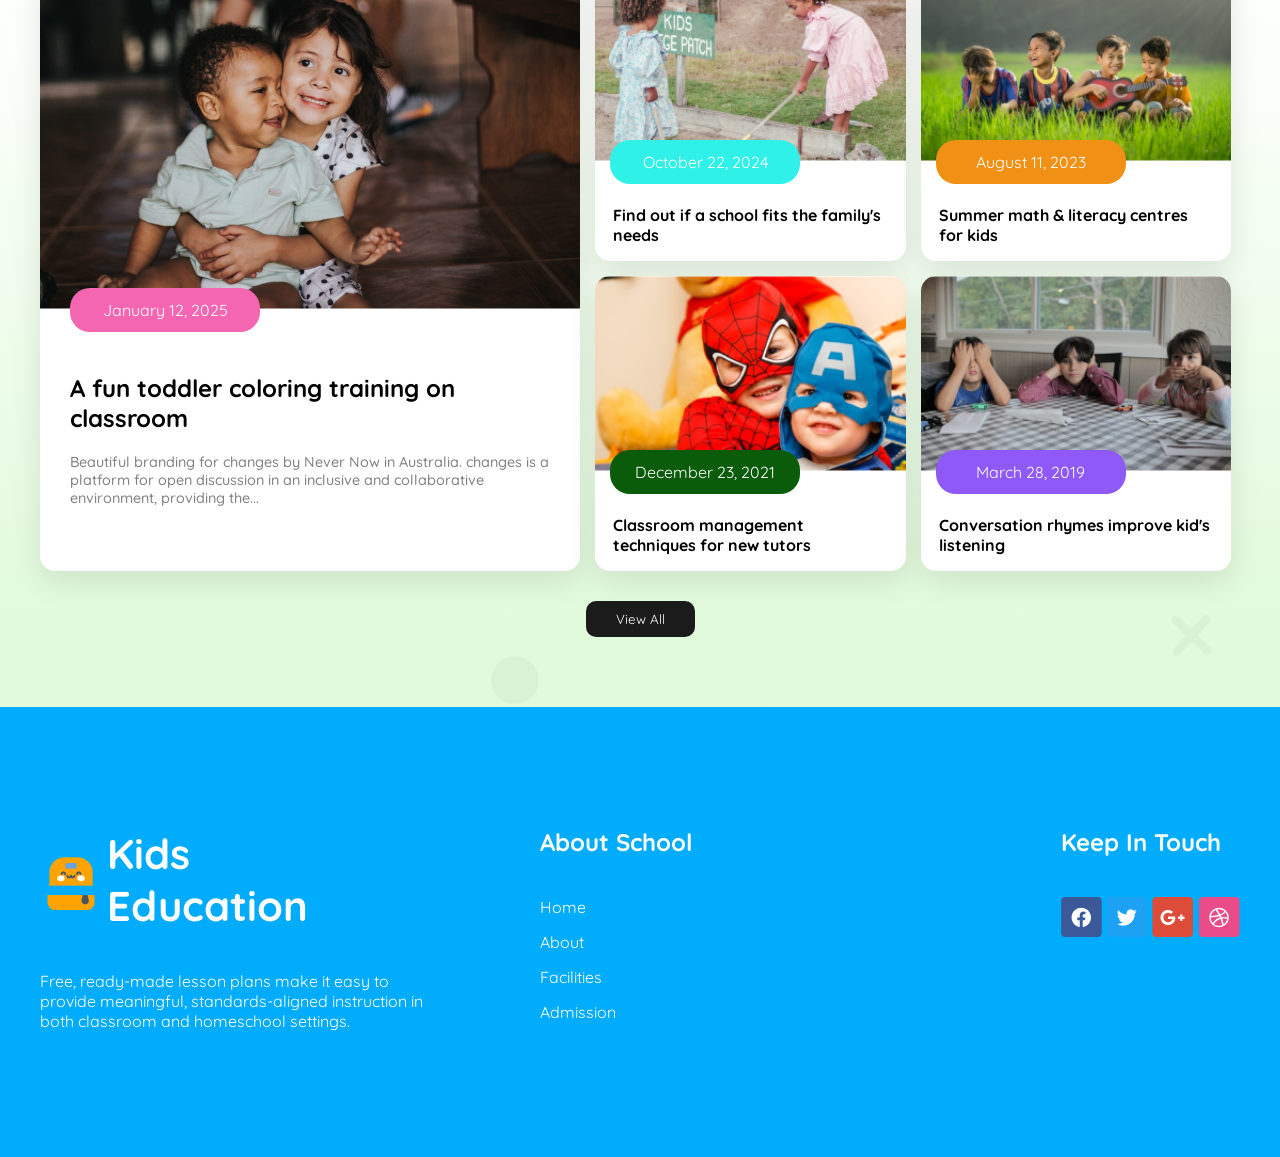
==== commit fa9cb24a: "kid's school 10000%" ====
--- a/index.html
+++ b/index.html
@@ -121,8 +121,6 @@
             <!-- Main Area 2 -->
 
             <div class="main-area-bg color-bg">
-              <!-- <div class="color-bg"> -->
-
                 <div class="story-area-width">
                     
                 <div class="story-heading"><h2 class="all-h2">Our Stories</h2></div>
@@ -142,8 +140,6 @@
                                         collaborative environment, providing the...
                                     </p>
                             </div>
-                        
-
 
                     </div>
 
@@ -197,8 +193,7 @@
                   <button class="button2" id="view-all">View All</button>
                 </div>
                 
-            </div>
-            <!-- </div> -->
+              </div>
             </div>
         </main>
 
--- a/style.css
+++ b/style.css
@@ -173,7 +173,7 @@
 
 }
 .button1:hover{
-    background-color: aquamarine;
+    background-color: rgb(120, 150, 140);
     transform: rotate(10deg);
 
 
@@ -262,6 +262,9 @@
 
 
 }
+.circle:hover{
+    background-color: #25df91;
+}
 
 .main-area{
     margin-top: 80px;
@@ -269,7 +272,6 @@
 
 .main-area1{
     text-align: center;
-    /* margin-top: 70px; */
     max-width: 1200px;
     margin: auto;
     text-align: center;
@@ -282,10 +284,9 @@
 
 .box{
     width: 30%;
-    /* border: 1px solid blue; */
     border-radius: 10px;
     box-shadow: 0px 10px 30px rgba(0, 0, 0, 0.1);
-    /* background: radial-gradient(circle, rgba(186, 104, 200, 0.3), rgba(128, 90, 213, 0.1)); */
+   
   
 
 }
@@ -295,7 +296,6 @@
 }
 #box2{
     background-image: linear-gradient(to bottom, #f5c5c8 10%, #ffffff 40%);
-
 
 }
 #box3{
@@ -361,7 +361,9 @@
 
 }
 .color-bg{
+    /* width: 100%; */
     background: linear-gradient(to top, #a7f19557 10%, #ffffff73 90%), url(assets/bg.png);
+    /* background-repeat: no-repeat; */
 
     
 }
@@ -450,10 +452,12 @@
     margin-top: -25px;
     margin-left: 30px;
     
-    
-
-
-}
+}
+.date-btn:hover{
+    translate: 10px;
+
+}
+
 .contents{
     padding: 30px;
     display: flex;
@@ -506,7 +510,6 @@
 /* Footer Area Styles */
 
 .footer{
-    /* margin-top: 70px; */
     background-color: rgba(1, 172, 253, 1);
     color: #ffffff;
     height: 450px;
@@ -603,12 +606,12 @@
         margin-top: 50px;
     }
     .header-area{
-        /* width: 100%; */
+       
 
     }
 
     .navbar, .banner-heading, .banner-img{
-        width: 90%;
+        width: 92%;
         margin: auto;
 
 
@@ -681,7 +684,7 @@
         gap: 15px;
     }
     .box{
-        width: 90%;
+        width: 92%;
         margin: auto;
        
     }
@@ -690,7 +693,7 @@
 
 
     .story-area-width{
-       width: 90%;
+       width: 92%;
         height: 400px;
         margin: auto;
     }
@@ -742,7 +745,7 @@
         height: 700px;
     }
     .footer-area-width{
-        width: 90%;
+        width: 92%;
         margin: auto;
 
     }
